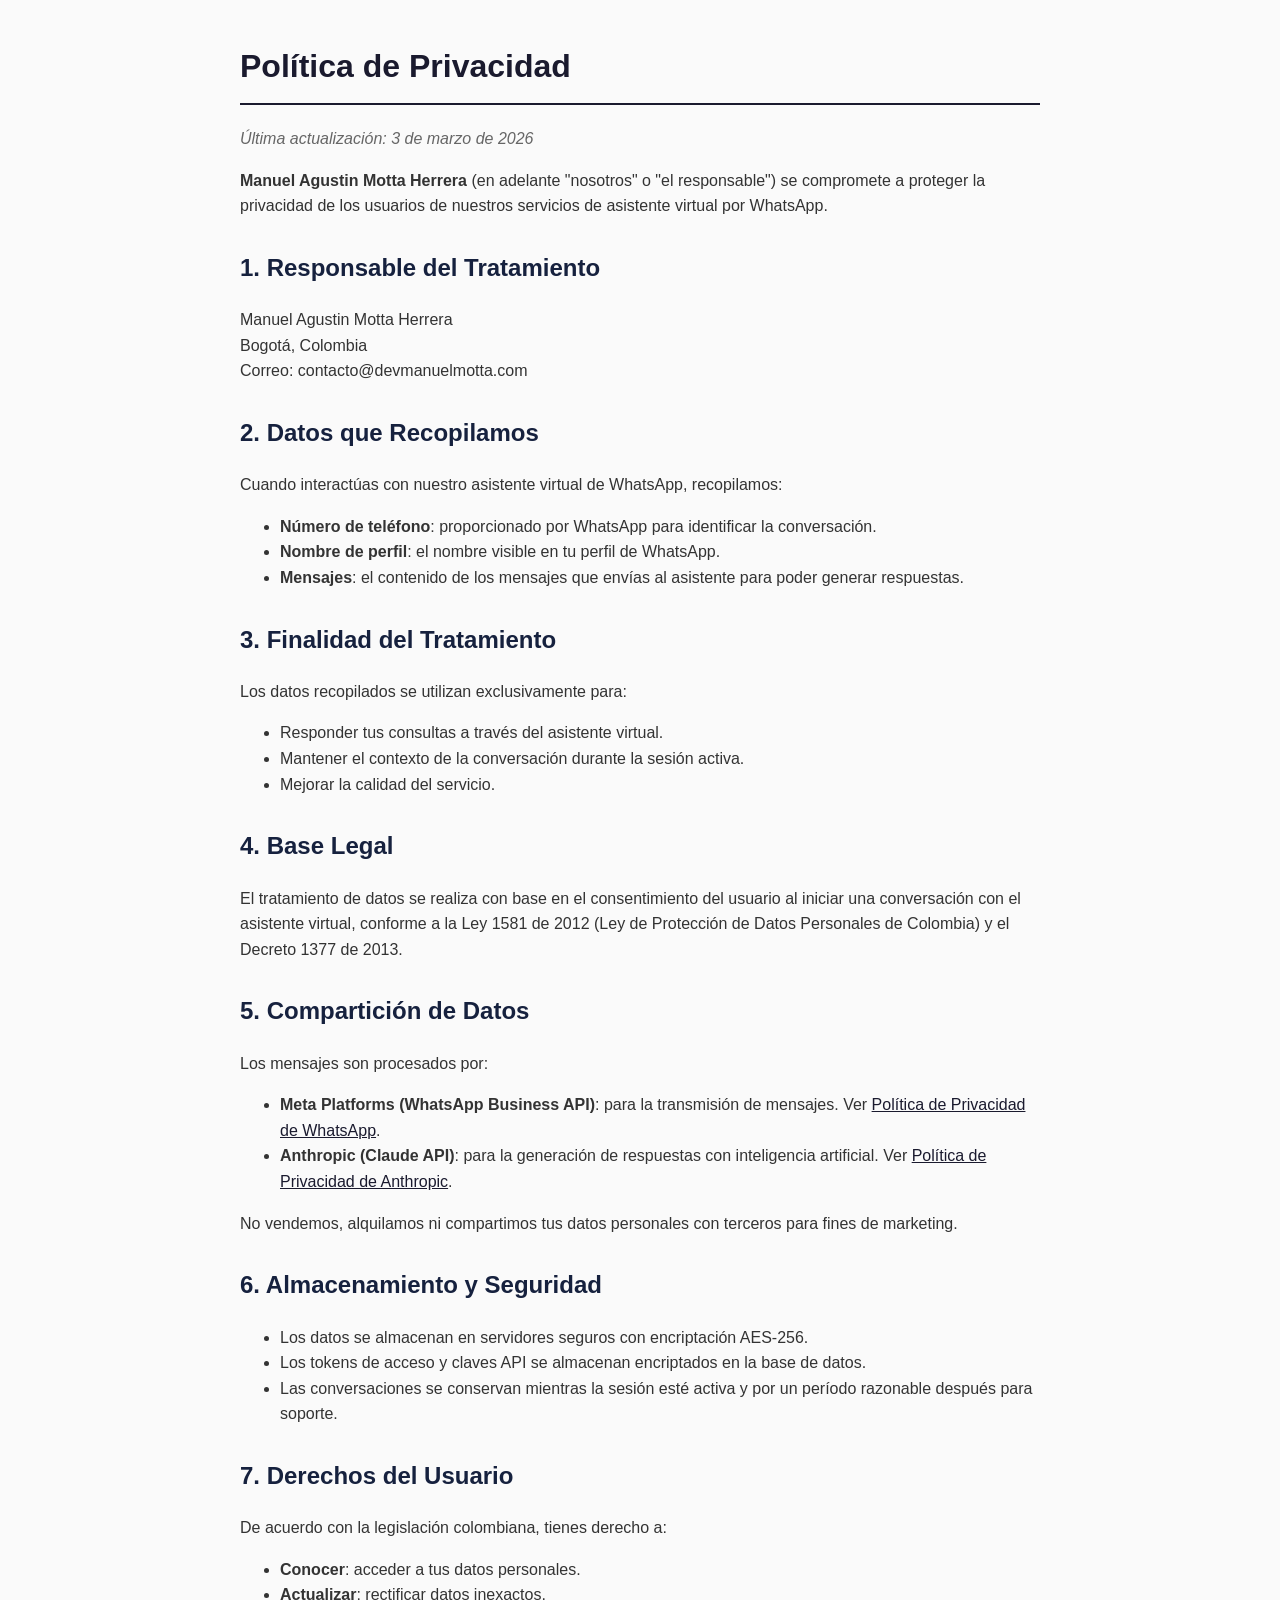
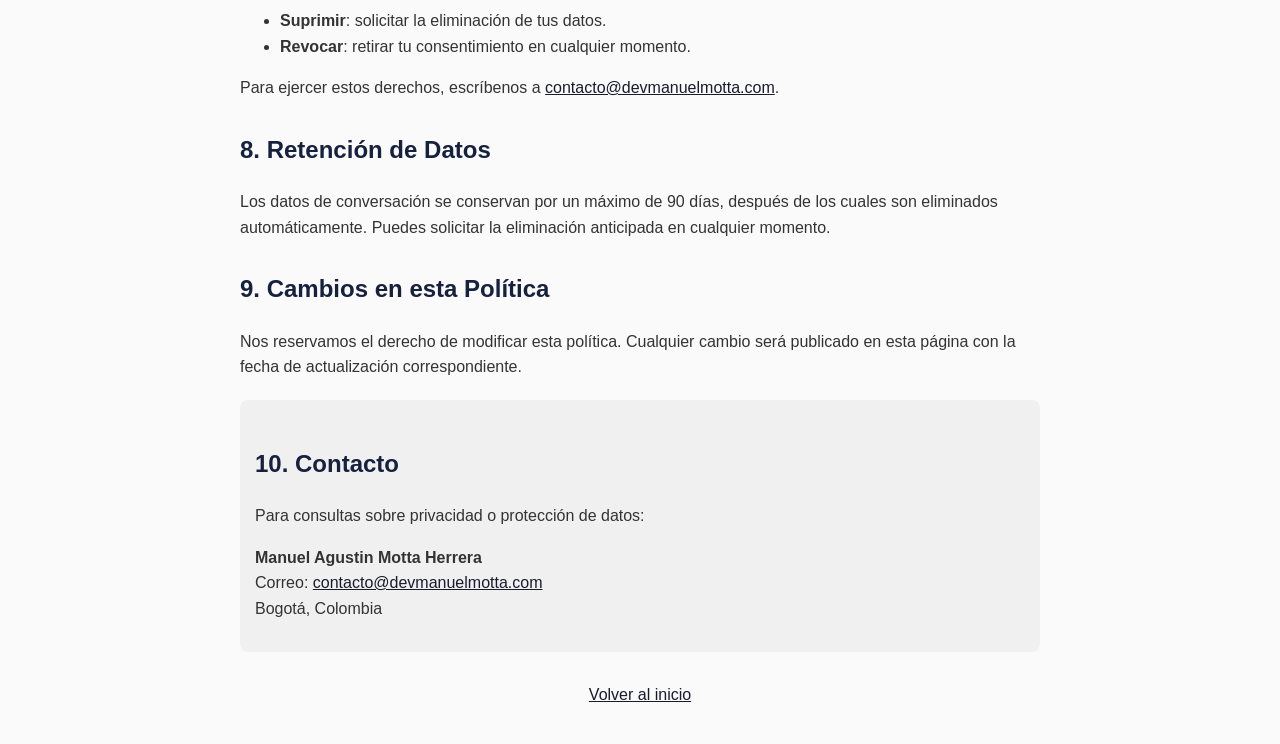
==== privacy-policy.html @ 21a02f10 "Add privacy policy for Meta app review" ====
<!DOCTYPE html>
<html lang="es">
<head>
    <meta charset="UTF-8">
    <meta name="viewport" content="width=device-width, initial-scale=1.0">
    <title>Política de Privacidad - Manuel Agustin Motta Herrera</title>
    <style>
        body {
            font-family: -apple-system, BlinkMacSystemFont, 'Segoe UI', Roboto, sans-serif;
            max-width: 800px;
            margin: 0 auto;
            padding: 20px;
            line-height: 1.6;
            color: #333;
            background: #fafafa;
        }
        h1 { color: #1a1a2e; border-bottom: 2px solid #1a1a2e; padding-bottom: 10px; }
        h2 { color: #16213e; margin-top: 30px; }
        .updated { color: #666; font-style: italic; }
        .contact { background: #f0f0f0; padding: 15px; border-radius: 8px; margin-top: 20px; }
        a { color: #1a1a2e; }
    </style>
</head>
<body>
    <h1>Política de Privacidad</h1>
    <p class="updated">Última actualización: 3 de marzo de 2026</p>

    <p><strong>Manuel Agustin Motta Herrera</strong> (en adelante "nosotros" o "el responsable") se compromete a proteger la privacidad de los usuarios de nuestros servicios de asistente virtual por WhatsApp.</p>

    <h2>1. Responsable del Tratamiento</h2>
    <p>Manuel Agustin Motta Herrera<br>
    Bogotá, Colombia<br>
    Correo: contacto@devmanuelmotta.com</p>

    <h2>2. Datos que Recopilamos</h2>
    <p>Cuando interactúas con nuestro asistente virtual de WhatsApp, recopilamos:</p>
    <ul>
        <li><strong>Número de teléfono</strong>: proporcionado por WhatsApp para identificar la conversación.</li>
        <li><strong>Nombre de perfil</strong>: el nombre visible en tu perfil de WhatsApp.</li>
        <li><strong>Mensajes</strong>: el contenido de los mensajes que envías al asistente para poder generar respuestas.</li>
    </ul>

    <h2>3. Finalidad del Tratamiento</h2>
    <p>Los datos recopilados se utilizan exclusivamente para:</p>
    <ul>
        <li>Responder tus consultas a través del asistente virtual.</li>
        <li>Mantener el contexto de la conversación durante la sesión activa.</li>
        <li>Mejorar la calidad del servicio.</li>
    </ul>

    <h2>4. Base Legal</h2>
    <p>El tratamiento de datos se realiza con base en el consentimiento del usuario al iniciar una conversación con el asistente virtual, conforme a la Ley 1581 de 2012 (Ley de Protección de Datos Personales de Colombia) y el Decreto 1377 de 2013.</p>

    <h2>5. Compartición de Datos</h2>
    <p>Los mensajes son procesados por:</p>
    <ul>
        <li><strong>Meta Platforms (WhatsApp Business API)</strong>: para la transmisión de mensajes. Ver <a href="https://www.whatsapp.com/legal/privacy-policy" target="_blank">Política de Privacidad de WhatsApp</a>.</li>
        <li><strong>Anthropic (Claude API)</strong>: para la generación de respuestas con inteligencia artificial. Ver <a href="https://www.anthropic.com/privacy" target="_blank">Política de Privacidad de Anthropic</a>.</li>
    </ul>
    <p>No vendemos, alquilamos ni compartimos tus datos personales con terceros para fines de marketing.</p>

    <h2>6. Almacenamiento y Seguridad</h2>
    <ul>
        <li>Los datos se almacenan en servidores seguros con encriptación AES-256.</li>
        <li>Los tokens de acceso y claves API se almacenan encriptados en la base de datos.</li>
        <li>Las conversaciones se conservan mientras la sesión esté activa y por un período razonable después para soporte.</li>
    </ul>

    <h2>7. Derechos del Usuario</h2>
    <p>De acuerdo con la legislación colombiana, tienes derecho a:</p>
    <ul>
        <li><strong>Conocer</strong>: acceder a tus datos personales.</li>
        <li><strong>Actualizar</strong>: rectificar datos inexactos.</li>
        <li><strong>Suprimir</strong>: solicitar la eliminación de tus datos.</li>
        <li><strong>Revocar</strong>: retirar tu consentimiento en cualquier momento.</li>
    </ul>
    <p>Para ejercer estos derechos, escríbenos a <a href="mailto:contacto@devmanuelmotta.com">contacto@devmanuelmotta.com</a>.</p>

    <h2>8. Retención de Datos</h2>
    <p>Los datos de conversación se conservan por un máximo de 90 días, después de los cuales son eliminados automáticamente. Puedes solicitar la eliminación anticipada en cualquier momento.</p>

    <h2>9. Cambios en esta Política</h2>
    <p>Nos reservamos el derecho de modificar esta política. Cualquier cambio será publicado en esta página con la fecha de actualización correspondiente.</p>

    <div class="contact">
        <h2>10. Contacto</h2>
        <p>Para consultas sobre privacidad o protección de datos:</p>
        <p>
            <strong>Manuel Agustin Motta Herrera</strong><br>
            Correo: <a href="mailto:contacto@devmanuelmotta.com">contacto@devmanuelmotta.com</a><br>
            Bogotá, Colombia
        </p>
    </div>

    <p style="margin-top: 30px; text-align: center;">
        <a href="https://devmanuelmotta.com">Volver al inicio</a>
    </p>
</body>
</html>
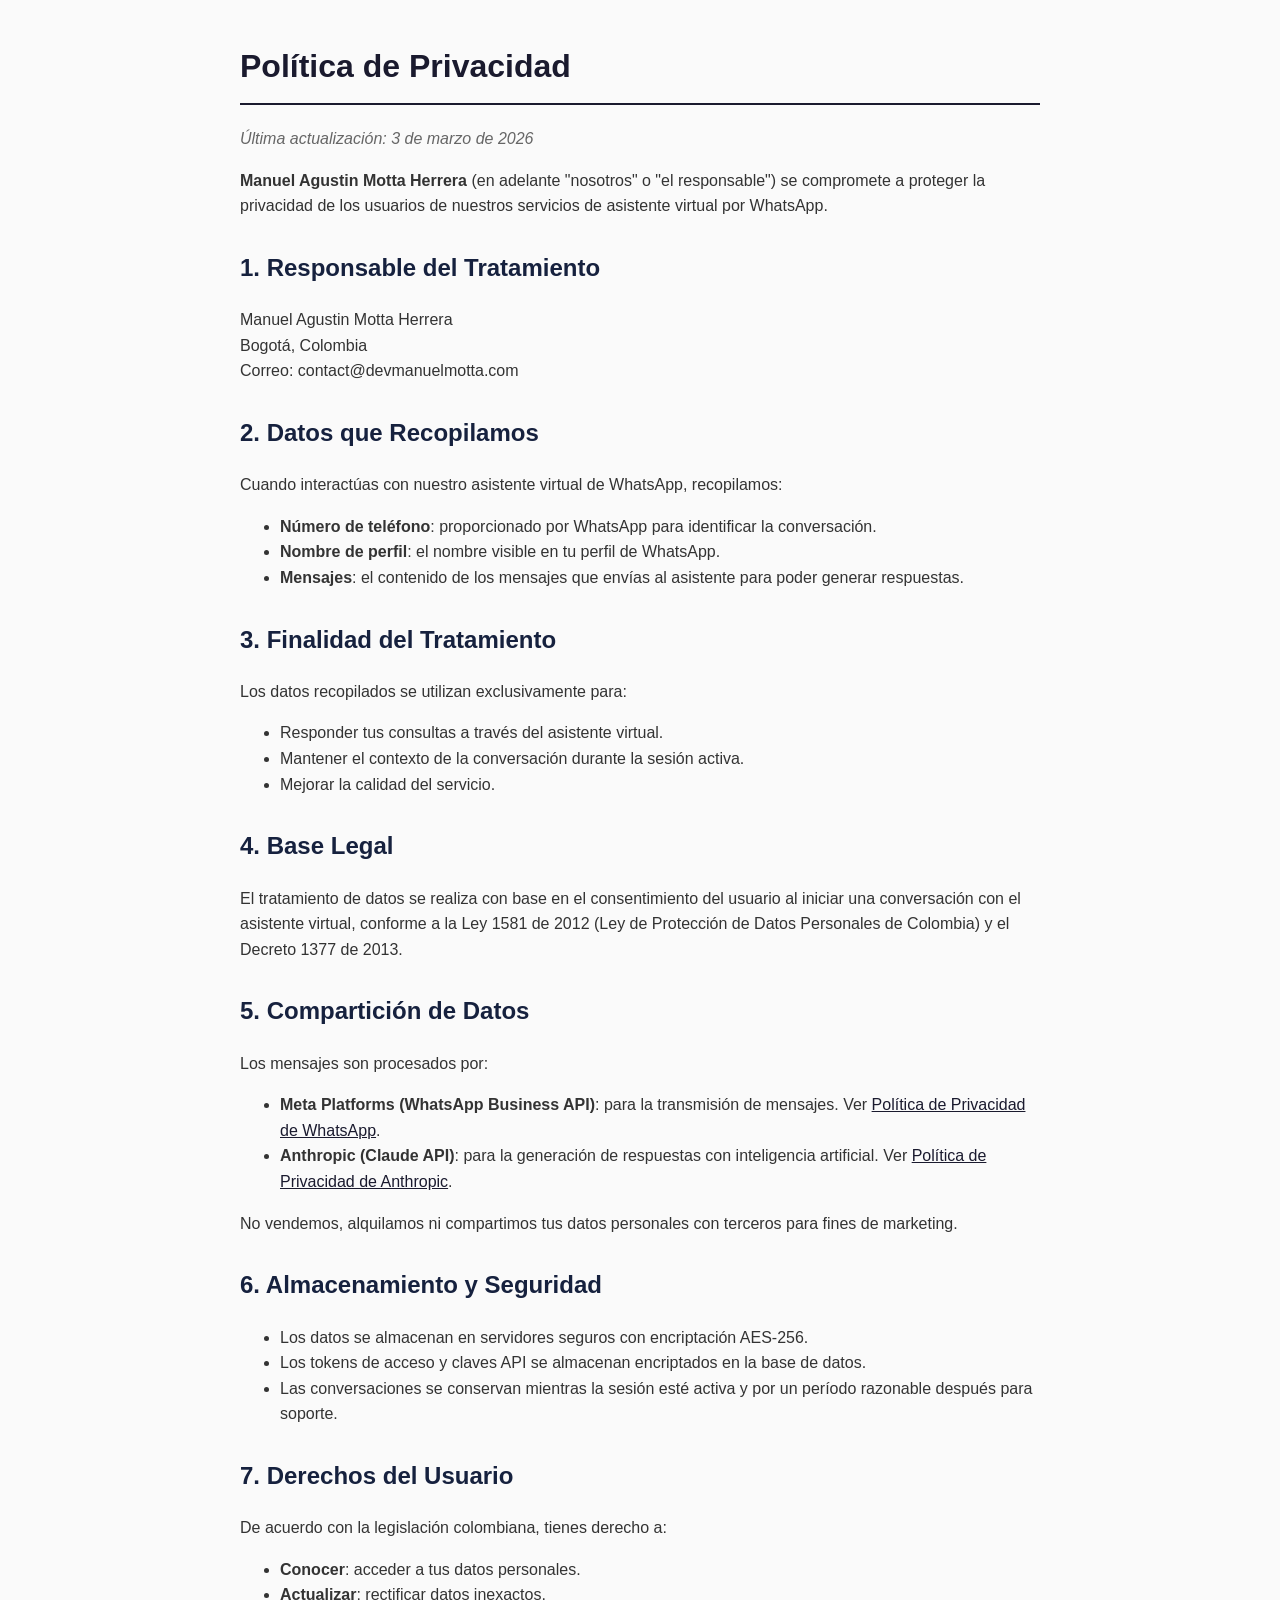
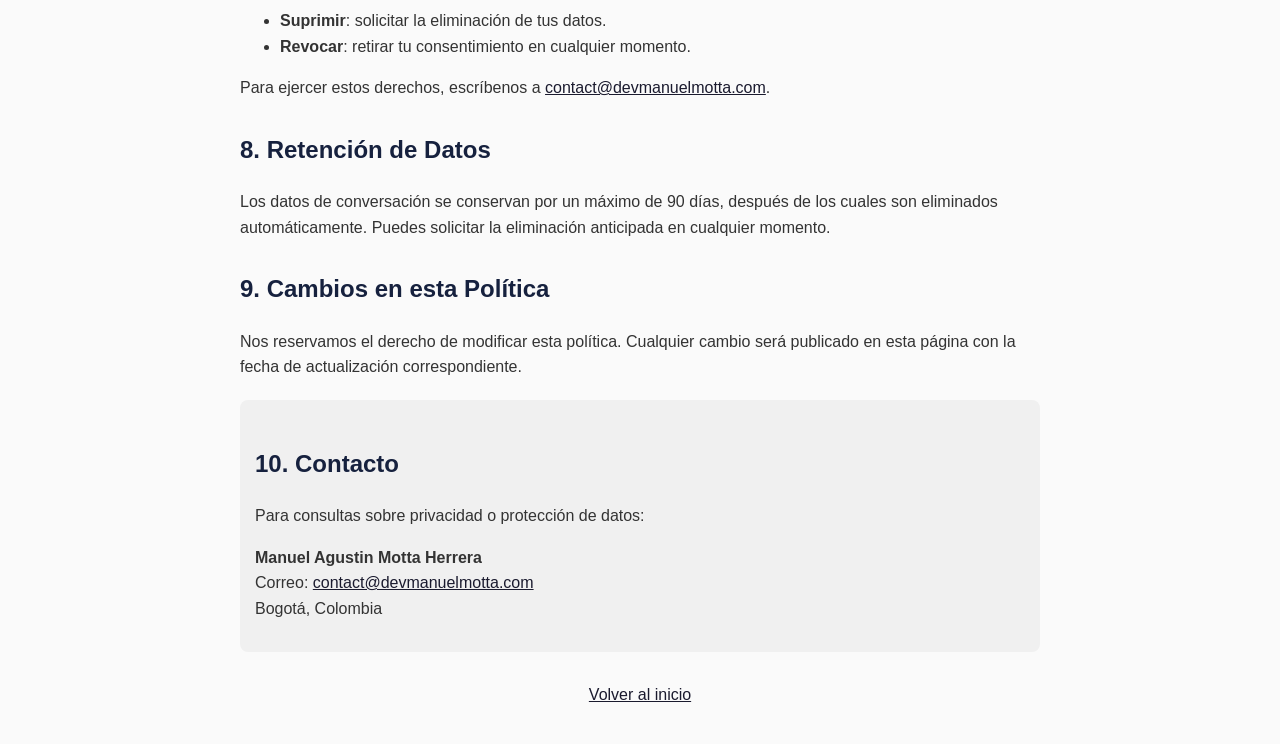
==== commit b0f8a442: "fix: correct contact email in privacy policy Co-Authored-By: Claude Opus 4.6 <noreply@anthropic.com>" ====
--- a/privacy-policy.html
+++ b/privacy-policy.html
@@ -30,7 +30,7 @@
     <h2>1. Responsable del Tratamiento</h2>
     <p>Manuel Agustin Motta Herrera<br>
     Bogotá, Colombia<br>
-    Correo: contacto@devmanuelmotta.com</p>
+    Correo: contact@devmanuelmotta.com</p>
 
     <h2>2. Datos que Recopilamos</h2>
     <p>Cuando interactúas con nuestro asistente virtual de WhatsApp, recopilamos:</p>
@@ -74,7 +74,7 @@
         <li><strong>Suprimir</strong>: solicitar la eliminación de tus datos.</li>
         <li><strong>Revocar</strong>: retirar tu consentimiento en cualquier momento.</li>
     </ul>
-    <p>Para ejercer estos derechos, escríbenos a <a href="mailto:contacto@devmanuelmotta.com">contacto@devmanuelmotta.com</a>.</p>
+    <p>Para ejercer estos derechos, escríbenos a <a href="mailto:contact@devmanuelmotta.com">contact@devmanuelmotta.com</a>.</p>
 
     <h2>8. Retención de Datos</h2>
     <p>Los datos de conversación se conservan por un máximo de 90 días, después de los cuales son eliminados automáticamente. Puedes solicitar la eliminación anticipada en cualquier momento.</p>
@@ -87,7 +87,7 @@
         <p>Para consultas sobre privacidad o protección de datos:</p>
         <p>
             <strong>Manuel Agustin Motta Herrera</strong><br>
-            Correo: <a href="mailto:contacto@devmanuelmotta.com">contacto@devmanuelmotta.com</a><br>
+            Correo: <a href="mailto:contact@devmanuelmotta.com">contact@devmanuelmotta.com</a><br>
             Bogotá, Colombia
         </p>
     </div>
